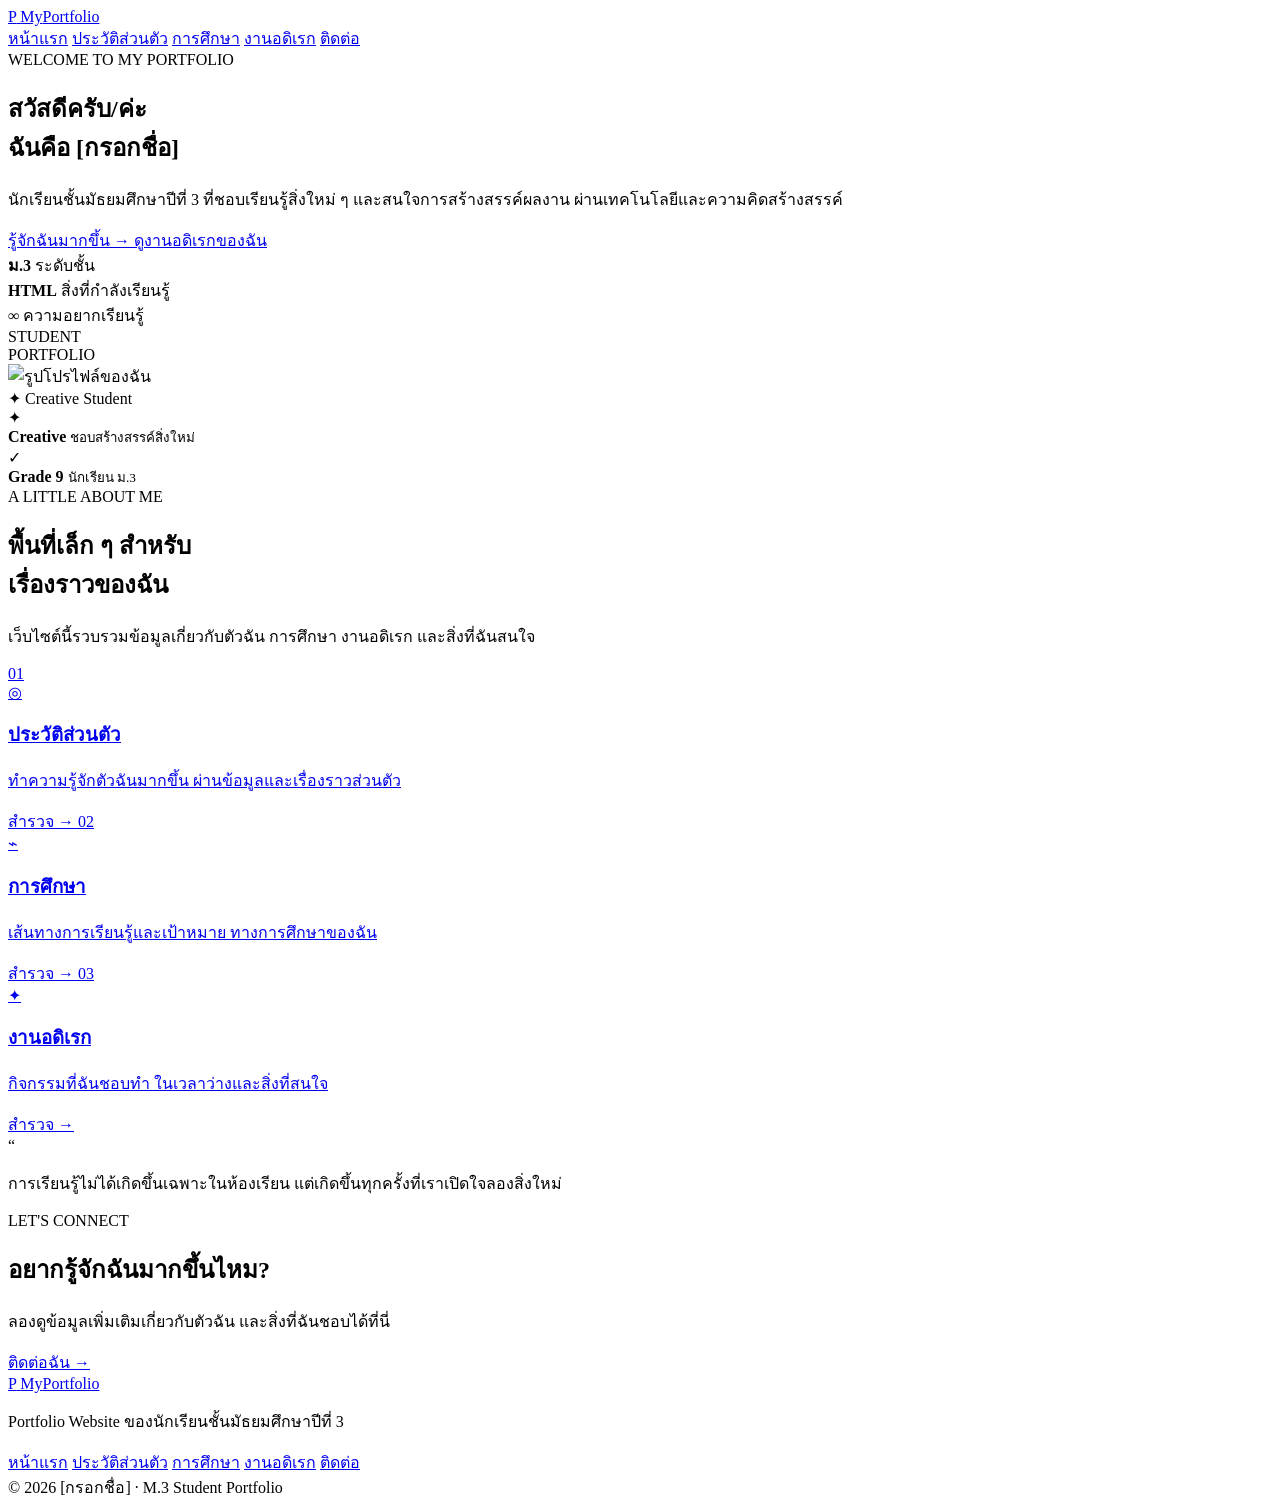
==== index.html @ 0df0c7e3 "Create index.html" ====
<!DOCTYPE html>
<html lang="th">
<head>
    <meta charset="UTF-8">
    <meta name="viewport" content="width=device-width, initial-scale=1.0">
    <meta name="description" content="เว็บไซต์ Portfolio ของนักเรียนชั้นมัธยมศึกษาปีที่ 3">
    <title>My Portfolio | หน้าแรก</title>
    <link rel="stylesheet" href="style.css">
</head>

<body>

<header class="site-header">
    <nav class="navbar container">
        <a href="index.html" class="logo">
            <span class="logo-mark">P</span>
            <span>My<span>Portfolio</span></span>
        </a>

        <div class="nav-links">
            <a href="index.html" class="active">หน้าแรก</a>
            <a href="profile.html">ประวัติส่วนตัว</a>
            <a href="education.html">การศึกษา</a>
            <a href="hobby.html">งานอดิเรก</a>
            <a href="contact.html">ติดต่อ</a>
        </div>
    </nav>
</header>

<main>

    <section class="hero">
        <div class="hero-decoration decoration-one"></div>
        <div class="hero-decoration decoration-two"></div>

        <div class="container hero-grid">

            <div class="hero-content reveal">
                <span class="eyebrow">WELCOME TO MY PORTFOLIO</span>

                <h1>
                    สวัสดีครับ/ค่ะ<br>
                    ฉันคือ <span>[กรอกชื่อ]</span>
                </h1>

                <p class="hero-lead">
                    นักเรียนชั้นมัธยมศึกษาปีที่ 3
                    ที่ชอบเรียนรู้สิ่งใหม่ ๆ และสนใจการสร้างสรรค์ผลงาน
                    ผ่านเทคโนโลยีและความคิดสร้างสรรค์
                </p>

                <div class="hero-buttons">
                    <a href="profile.html" class="btn btn-primary">
                        รู้จักฉันมากขึ้น
                        <span>→</span>
                    </a>

                    <a href="hobby.html" class="btn btn-outline">
                        ดูงานอดิเรกของฉัน
                    </a>
                </div>

                <div class="hero-stats">
                    <div>
                        <strong>ม.3</strong>
                        <span>ระดับชั้น</span>
                    </div>

                    <div>
                        <strong>HTML</strong>
                        <span>สิ่งที่กำลังเรียนรู้</span>
                    </div>

                    <div>
                        <strong>∞</strong>
                        <span>ความอยากเรียนรู้</span>
                    </div>
                </div>
            </div>

            <div class="hero-visual reveal">
                <div class="profile-orbit"></div>

                <div class="profile-frame">
                    <div class="profile-label">STUDENT<br>PORTFOLIO</div>

                    <img
                        src="https://placehold.co/600x700/E3F2FD/0D47A1?text=PROFILE"
                        alt="รูปโปรไฟล์ของฉัน"
                    >

                    <div class="profile-badge">
                        <span>✦</span>
                        Creative Student
                    </div>
                </div>

                <div class="floating-card floating-card-top">
                    <span class="floating-icon">✦</span>
                    <div>
                        <strong>Creative</strong>
                        <small>ชอบสร้างสรรค์สิ่งใหม่</small>
                    </div>
                </div>

                <div class="floating-card floating-card-bottom">
                    <span class="floating-icon">✓</span>
                    <div>
                        <strong>Grade 9</strong>
                        <small>นักเรียน ม.3</small>
                    </div>
                </div>
            </div>

        </div>
    </section>

    <section class="intro-section section-padding">
        <div class="container">

            <div class="section-heading centered">
                <span class="eyebrow">A LITTLE ABOUT ME</span>
                <h2>พื้นที่เล็ก ๆ สำหรับ<br><span>เรื่องราวของฉัน</span></h2>
                <p>
                    เว็บไซต์นี้รวบรวมข้อมูลเกี่ยวกับตัวฉัน การศึกษา
                    งานอดิเรก และสิ่งที่ฉันสนใจ
                </p>
            </div>

            <div class="feature-grid">

                <a href="profile.html" class="feature-card">
                    <span class="feature-number">01</span>
                    <div class="feature-icon">◎</div>
                    <h3>ประวัติส่วนตัว</h3>
                    <p>
                        ทำความรู้จักตัวฉันมากขึ้น
                        ผ่านข้อมูลและเรื่องราวส่วนตัว
                    </p>
                    <span class="card-arrow">สำรวจ →</span>
                </a>

                <a href="education.html" class="feature-card featured">
                    <span class="feature-number">02</span>
                    <div class="feature-icon">⌁</div>
                    <h3>การศึกษา</h3>
                    <p>
                        เส้นทางการเรียนรู้และเป้าหมาย
                        ทางการศึกษาของฉัน
                    </p>
                    <span class="card-arrow">สำรวจ →</span>
                </a>

                <a href="hobby.html" class="feature-card">
                    <span class="feature-number">03</span>
                    <div class="feature-icon">✦</div>
                    <h3>งานอดิเรก</h3>
                    <p>
                        กิจกรรมที่ฉันชอบทำ
                        ในเวลาว่างและสิ่งที่สนใจ
                    </p>
                    <span class="card-arrow">สำรวจ →</span>
                </a>

            </div>
        </div>
    </section>

    <section class="quote-section">
        <div class="container quote-box">
            <span class="quote-mark">“</span>
            <p>
                การเรียนรู้ไม่ได้เกิดขึ้นเฉพาะในห้องเรียน
                แต่เกิดขึ้นทุกครั้งที่เราเปิดใจลองสิ่งใหม่
            </p>
            <span class="quote-line"></span>
        </div>
    </section>

    <section class="cta-section section-padding">
        <div class="container">
            <div class="cta-card">
                <div>
                    <span class="eyebrow">LET'S CONNECT</span>
                    <h2>อยากรู้จักฉันมากขึ้นไหม?</h2>
                    <p>
                        ลองดูข้อมูลเพิ่มเติมเกี่ยวกับตัวฉัน
                        และสิ่งที่ฉันชอบได้ที่นี่
                    </p>
                </div>

                <a href="contact.html" class="btn btn-white">
                    ติดต่อฉัน →
                </a>
            </div>
        </div>
    </section>

</main>

<footer class="site-footer">
    <div class="container footer-content">

        <div class="footer-brand">
            <a href="index.html" class="logo footer-logo">
                <span class="logo-mark">P</span>
                <span>My<span>Portfolio</span></span>
            </a>
            <p>Portfolio Website ของนักเรียนชั้นมัธยมศึกษาปีที่ 3</p>
        </div>

        <div class="footer-nav">
            <a href="index.html">หน้าแรก</a>
            <a href="profile.html">ประวัติส่วนตัว</a>
            <a href="education.html">การศึกษา</a>
            <a href="hobby.html">งานอดิเรก</a>
            <a href="contact.html">ติดต่อ</a>
        </div>

        <div class="footer-copy">
            © 2026 [กรอกชื่อ] · M.3 Student Portfolio
        </div>

    </div>
</footer>

</body>
</html>
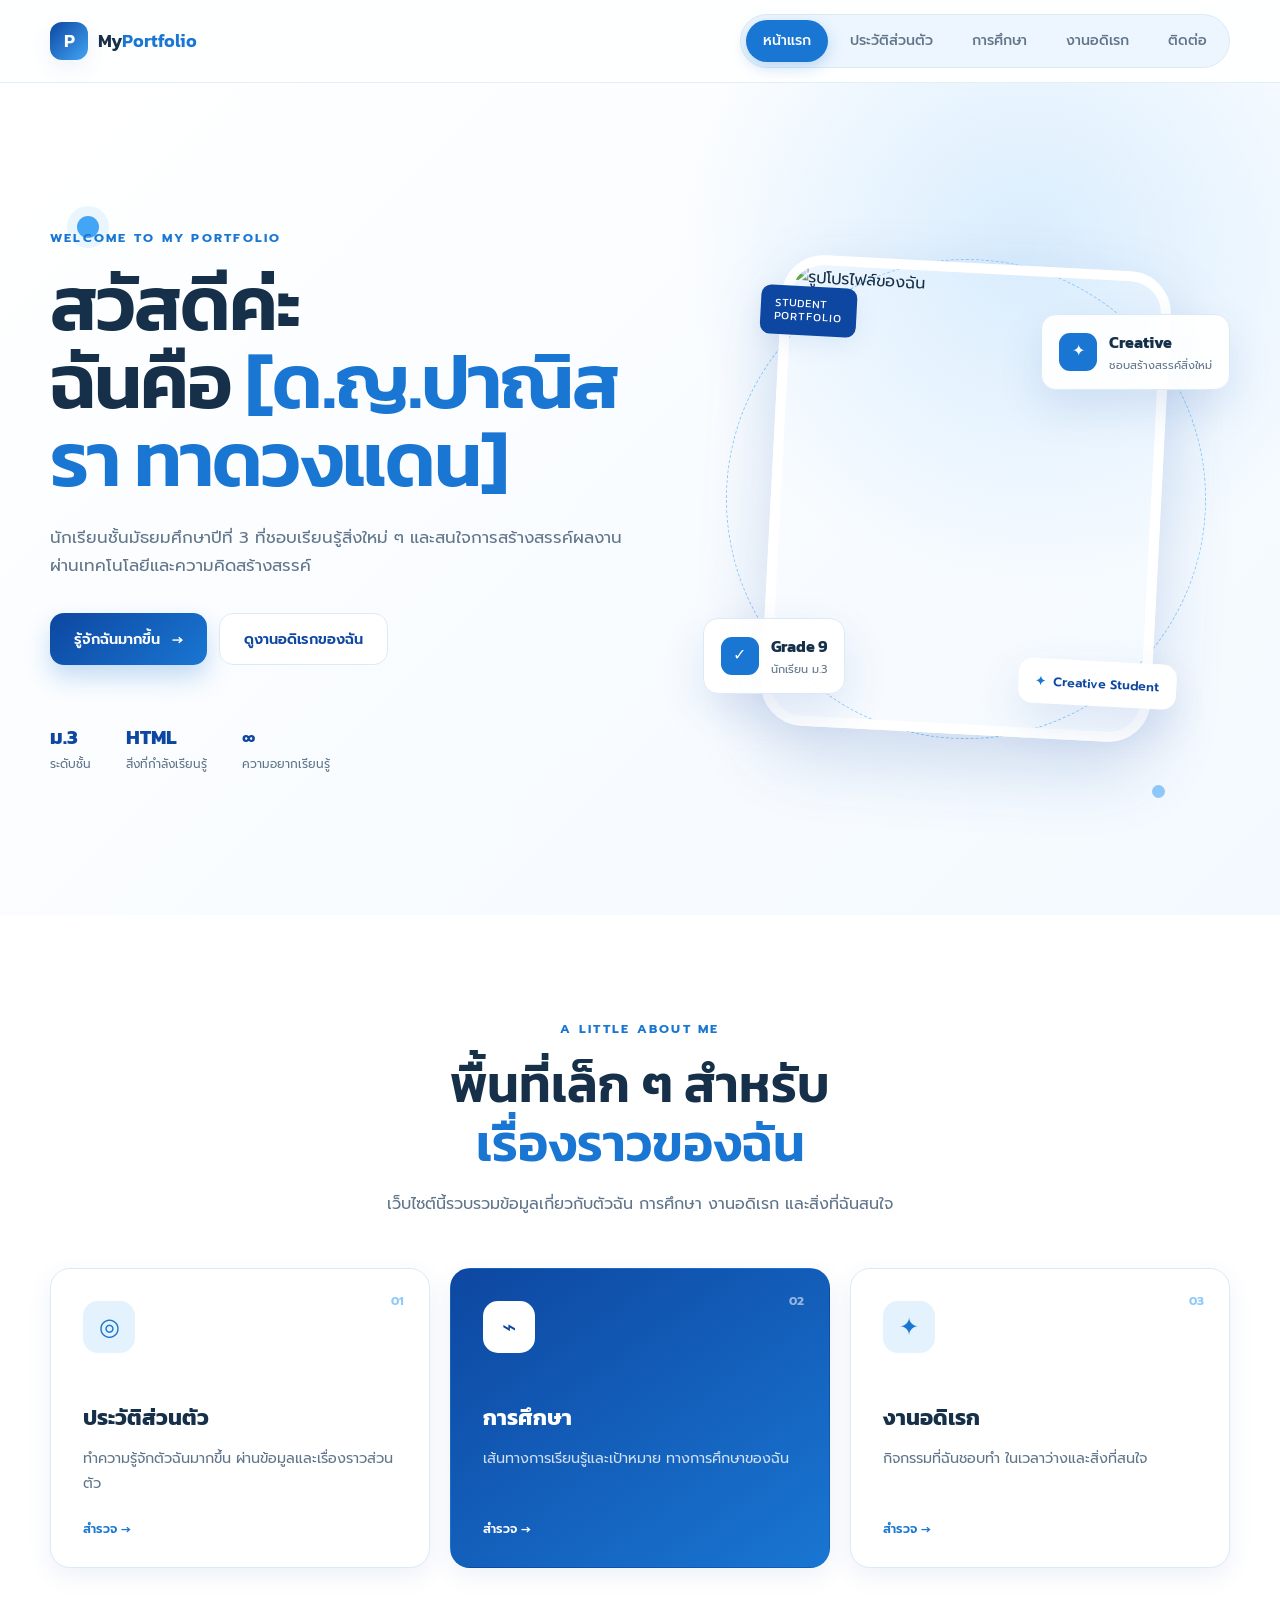
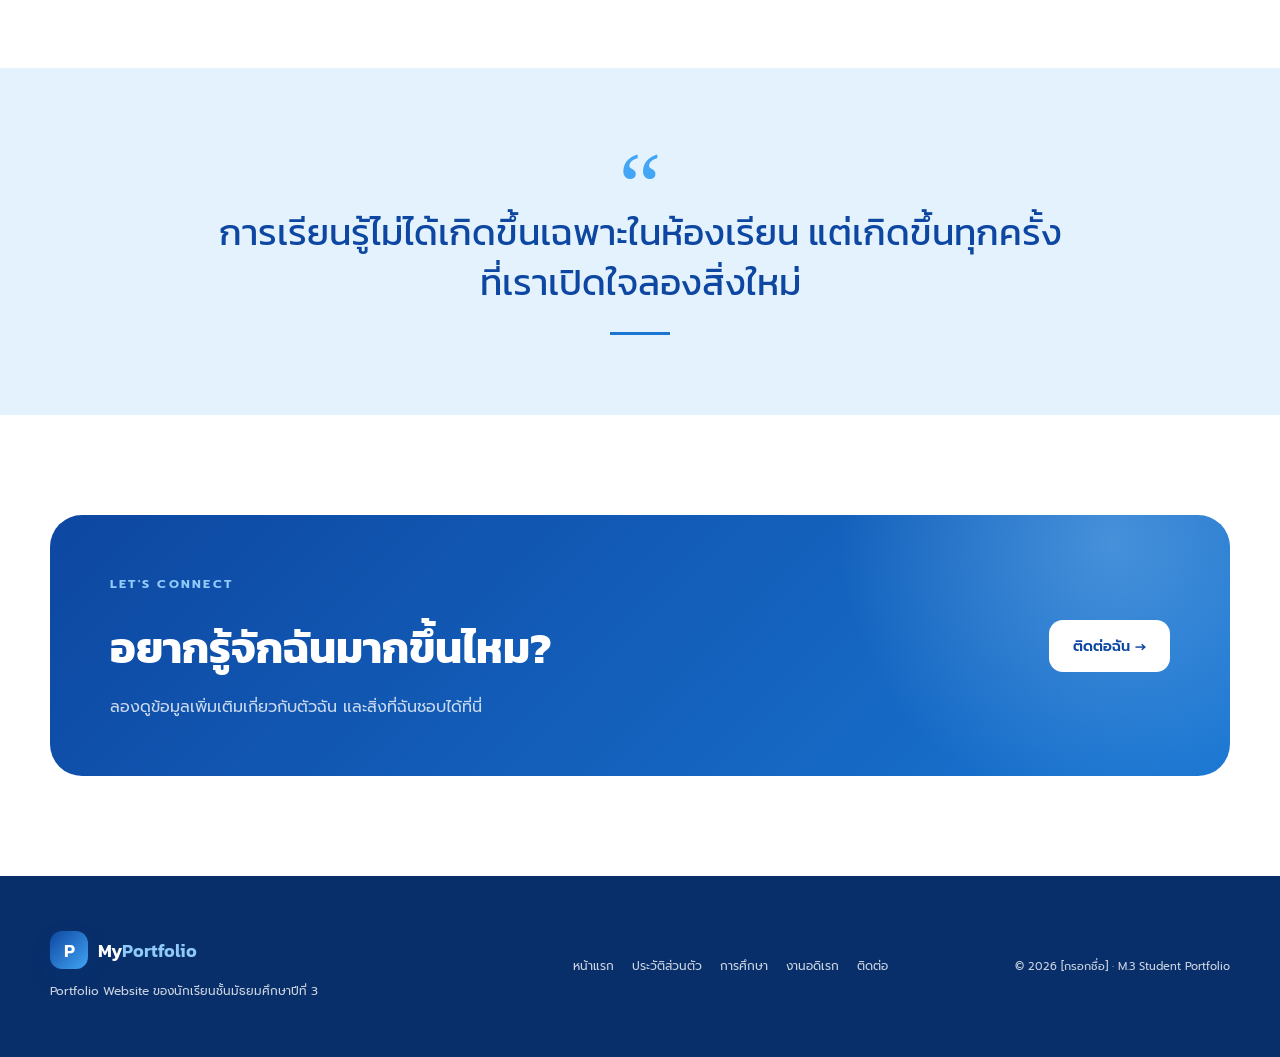
==== commit 24973b2c: "Update index.html" ====
--- a/index.html
+++ b/index.html
@@ -39,8 +39,8 @@
                 <span class="eyebrow">WELCOME TO MY PORTFOLIO</span>
 
                 <h1>
-                    สวัสดีครับ/ค่ะ<br>
-                    ฉันคือ <span>[กรอกชื่อ]</span>
+                    สวัสดีค่ะ<br>
+                    ฉันคือ <span>[ด.ญ.ปาณิสรา ทาดวงแดน]</span>
                 </h1>
 
                 <p class="hero-lead">
--- a/style.css
+++ b/style.css
@@ -0,0 +1,1656 @@
+/* =========================================================
+   MY PORTFOLIO
+   Modern Student Portfolio
+   HTML5 + CSS3
+   ========================================================= */
+
+/* ---------- Google Font ---------- */
+
+@import url('https://fonts.googleapis.com/css2?family=Kanit:wght@300;400;500;600;700&family=Prompt:wght@300;400;500;600;700&display=swap');
+
+
+/* ---------- Variables ---------- */
+
+:root {
+    --blue-dark: #0D47A1;
+    --blue: #1976D2;
+    --blue-light: #42A5F5;
+    --blue-soft: #90CAF9;
+    --blue-pale: #E3F2FD;
+
+    --white: #FFFFFF;
+    --text: #16304A;
+    --text-light: #60758A;
+    --background: #F7FBFF;
+    --border: #DCEAF5;
+
+    --shadow-sm: 0 8px 24px rgba(13, 71, 161, 0.08);
+    --shadow-md: 0 18px 45px rgba(13, 71, 161, 0.12);
+    --shadow-lg: 0 28px 70px rgba(13, 71, 161, 0.18);
+
+    --radius-sm: 12px;
+    --radius-md: 20px;
+    --radius-lg: 32px;
+
+    --container: 1180px;
+}
+
+
+/* ---------- Reset ---------- */
+
+* {
+    margin: 0;
+    padding: 0;
+    box-sizing: border-box;
+}
+
+html {
+    scroll-behavior: smooth;
+}
+
+body {
+    font-family: 'Prompt', sans-serif;
+    color: var(--text);
+    background: var(--background);
+    line-height: 1.7;
+    overflow-x: hidden;
+}
+
+img {
+    display: block;
+    width: 100%;
+}
+
+a {
+    color: inherit;
+    text-decoration: none;
+}
+
+button,
+a {
+    -webkit-tap-highlight-color: transparent;
+}
+
+
+/* ---------- Utilities ---------- */
+
+.container {
+    width: min(1180px, calc(100% - 40px));
+    margin: 0 auto;
+}
+
+.section-padding {
+    padding: 100px 0;
+}
+
+.eyebrow {
+    display: inline-block;
+    margin-bottom: 16px;
+    color: var(--blue);
+    font-size: 0.78rem;
+    font-weight: 700;
+    letter-spacing: 0.18em;
+}
+
+.section-heading {
+    max-width: 680px;
+    margin-bottom: 50px;
+}
+
+.section-heading.centered {
+    margin-left: auto;
+    margin-right: auto;
+    text-align: center;
+}
+
+.section-heading h2,
+.two-column-heading h2 {
+    font-family: 'Kanit', sans-serif;
+    font-size: clamp(2rem, 4vw, 3.2rem);
+    line-height: 1.15;
+    font-weight: 600;
+}
+
+.section-heading h2 span,
+.two-column-heading h2 span,
+.section-heading.centered h2 span {
+    color: var(--blue);
+}
+
+.section-heading p {
+    color: var(--text-light);
+    margin-top: 18px;
+}
+
+
+/* ---------- Header ---------- */
+
+.site-header {
+    position: sticky;
+    top: 0;
+    z-index: 1000;
+    padding: 14px 0;
+    background: rgba(255, 255, 255, 0.88);
+    border-bottom: 1px solid rgba(220, 234, 245, 0.8);
+    backdrop-filter: blur(18px);
+}
+
+.navbar {
+    display: flex;
+    align-items: center;
+    justify-content: space-between;
+    gap: 30px;
+}
+
+.logo {
+    display: inline-flex;
+    align-items: center;
+    gap: 10px;
+    font-family: 'Kanit', sans-serif;
+    font-size: 1.15rem;
+    font-weight: 600;
+    white-space: nowrap;
+}
+
+.logo > span:last-child > span {
+    color: var(--blue);
+}
+
+.logo-mark {
+    display: grid;
+    width: 38px;
+    height: 38px;
+    place-items: center;
+    color: var(--white);
+    background: linear-gradient(135deg, var(--blue-dark), var(--blue-light));
+    border-radius: 12px;
+    box-shadow: var(--shadow-sm);
+}
+
+.nav-links {
+    display: flex;
+    align-items: center;
+    gap: 5px;
+    padding: 5px;
+    background: rgba(227, 242, 253, 0.65);
+    border: 1px solid var(--border);
+    border-radius: 50px;
+}
+
+.nav-links a {
+    position: relative;
+    padding: 9px 17px;
+    color: var(--text-light);
+    font-size: 0.88rem;
+    font-weight: 500;
+    border-radius: 40px;
+    transition: 0.3s ease;
+}
+
+.nav-links a:hover,
+.nav-links a.active {
+    color: var(--white);
+    background: var(--blue);
+    box-shadow: 0 5px 15px rgba(25, 118, 210, 0.25);
+}
+
+
+/* ---------- Buttons ---------- */
+
+.btn {
+    display: inline-flex;
+    align-items: center;
+    justify-content: center;
+    gap: 12px;
+    min-height: 52px;
+    padding: 0 24px;
+    border-radius: 14px;
+    font-size: 0.9rem;
+    font-weight: 600;
+    transition: 0.3s ease;
+}
+
+.btn-primary {
+    color: var(--white);
+    background: linear-gradient(135deg, var(--blue-dark), var(--blue));
+    box-shadow: 0 12px 25px rgba(25, 118, 210, 0.25);
+}
+
+.btn-primary:hover {
+    transform: translateY(-3px);
+    box-shadow: 0 18px 35px rgba(25, 118, 210, 0.3);
+}
+
+.btn-outline {
+    color: var(--blue-dark);
+    background: var(--white);
+    border: 1px solid var(--border);
+}
+
+.btn-outline:hover {
+    color: var(--blue);
+    border-color: var(--blue-soft);
+    transform: translateY(-3px);
+}
+
+.btn-white {
+    color: var(--blue-dark);
+    background: var(--white);
+}
+
+.btn-white:hover {
+    transform: translateY(-3px);
+    box-shadow: var(--shadow-md);
+}
+
+
+/* ---------- Hero ---------- */
+
+.hero {
+    position: relative;
+    min-height: calc(100vh - 68px);
+    display: flex;
+    align-items: center;
+    overflow: hidden;
+    background:
+        radial-gradient(circle at 80% 20%, rgba(144, 202, 249, 0.3), transparent 28%),
+        linear-gradient(135deg, #ffffff 0%, #f3f9ff 100%);
+}
+
+.hero-grid {
+    position: relative;
+    z-index: 2;
+    display: grid;
+    grid-template-columns: 1.05fr 0.95fr;
+    align-items: center;
+    gap: 70px;
+    padding: 80px 0;
+}
+
+.hero-content h1 {
+    max-width: 700px;
+    font-family: 'Kanit', sans-serif;
+    font-size: clamp(3.2rem, 6vw, 5.7rem);
+    line-height: 1.02;
+    font-weight: 600;
+    letter-spacing: -0.025em;
+}
+
+.hero-content h1 span {
+    color: var(--blue);
+}
+
+.hero-lead {
+    max-width: 650px;
+    margin: 25px 0 32px;
+    color: var(--text-light);
+    font-size: 1.05rem;
+}
+
+.hero-buttons {
+    display: flex;
+    flex-wrap: wrap;
+    gap: 12px;
+}
+
+.hero-stats {
+    display: flex;
+    gap: 35px;
+    margin-top: 55px;
+}
+
+.hero-stats div {
+    display: flex;
+    flex-direction: column;
+}
+
+.hero-stats strong {
+    color: var(--blue-dark);
+    font-family: 'Kanit', sans-serif;
+    font-size: 1.25rem;
+}
+
+.hero-stats span {
+    color: var(--text-light);
+    font-size: 0.75rem;
+}
+
+.hero-visual {
+    position: relative;
+    min-height: 570px;
+    display: flex;
+    align-items: center;
+    justify-content: center;
+}
+
+.profile-frame {
+    position: relative;
+    width: min(390px, 80%);
+    overflow: visible;
+    transform: rotate(3deg);
+    border: 10px solid var(--white);
+    border-radius: 42px;
+    box-shadow: var(--shadow-lg);
+    transition: 0.5s ease;
+}
+
+.profile-frame:hover {
+    transform: rotate(0deg) translateY(-8px);
+}
+
+.profile-frame img {
+    aspect-ratio: 0.82;
+    object-fit: cover;
+    border-radius: 30px;
+}
+
+.profile-label {
+    position: absolute;
+    top: 22px;
+    left: -30px;
+    z-index: 2;
+    padding: 11px 14px;
+    color: var(--white);
+    background: var(--blue-dark);
+    border-radius: 10px;
+    font-family: 'Kanit', sans-serif;
+    font-size: 0.7rem;
+    line-height: 1.2;
+    letter-spacing: 0.1em;
+    box-shadow: var(--shadow-sm);
+}
+
+.profile-badge {
+    position: absolute;
+    right: -35px;
+    bottom: 25px;
+    display: flex;
+    align-items: center;
+    gap: 8px;
+    padding: 12px 17px;
+    color: var(--blue-dark);
+    background: var(--white);
+    border-radius: 14px;
+    box-shadow: var(--shadow-md);
+    font-size: 0.78rem;
+    font-weight: 600;
+}
+
+.profile-badge span {
+    color: var(--blue);
+}
+
+.profile-orbit {
+    position: absolute;
+    width: 480px;
+    height: 480px;
+    border: 1px dashed var(--blue-soft);
+    border-radius: 50%;
+}
+
+.floating-card {
+    position: absolute;
+    z-index: 4;
+    display: flex;
+    align-items: center;
+    gap: 12px;
+    padding: 14px 17px;
+    background: rgba(255, 255, 255, 0.92);
+    border: 1px solid var(--border);
+    border-radius: 15px;
+    box-shadow: var(--shadow-md);
+    backdrop-filter: blur(12px);
+}
+
+.floating-card-top {
+    top: 100px;
+    right: 0;
+}
+
+.floating-card-bottom {
+    bottom: 90px;
+    left: 0;
+}
+
+.floating-icon {
+    display: grid;
+    width: 38px;
+    height: 38px;
+    place-items: center;
+    color: var(--white);
+    background: var(--blue);
+    border-radius: 11px;
+}
+
+.floating-card strong,
+.floating-card small {
+    display: block;
+}
+
+.floating-card strong {
+    font-family: 'Kanit', sans-serif;
+}
+
+.floating-card small {
+    color: var(--text-light);
+    font-size: 0.7rem;
+}
+
+.hero-decoration {
+    position: absolute;
+    border-radius: 50%;
+    pointer-events: none;
+}
+
+.decoration-one {
+    width: 22px;
+    height: 22px;
+    top: 16%;
+    left: 6%;
+    background: var(--blue-light);
+    box-shadow: 0 0 0 10px rgba(66, 165, 245, 0.1);
+}
+
+.decoration-two {
+    width: 13px;
+    height: 13px;
+    right: 9%;
+    bottom: 14%;
+    background: var(--blue-soft);
+}
+
+
+/* ---------- Intro / Feature Cards ---------- */
+
+.intro-section {
+    background: var(--white);
+}
+
+.feature-grid {
+    display: grid;
+    grid-template-columns: repeat(3, 1fr);
+    gap: 20px;
+}
+
+.feature-card {
+    position: relative;
+    min-height: 300px;
+    padding: 32px;
+    overflow: hidden;
+    background: var(--white);
+    border: 1px solid var(--border);
+    border-radius: var(--radius-md);
+    box-shadow: var(--shadow-sm);
+    transition: 0.35s ease;
+}
+
+.feature-card:hover {
+    transform: translateY(-8px);
+    box-shadow: var(--shadow-md);
+    border-color: var(--blue-soft);
+}
+
+.feature-card.featured {
+    color: var(--white);
+    background: linear-gradient(145deg, var(--blue-dark), var(--blue));
+    border-color: transparent;
+}
+
+.feature-number {
+    position: absolute;
+    top: 22px;
+    right: 25px;
+    color: var(--blue-soft);
+    font-size: 0.75rem;
+    font-weight: 700;
+}
+
+.featured .feature-number {
+    color: rgba(255, 255, 255, 0.55);
+}
+
+.feature-icon {
+    display: grid;
+    width: 52px;
+    height: 52px;
+    margin-bottom: 45px;
+    place-items: center;
+    color: var(--blue);
+    background: var(--blue-pale);
+    border-radius: 15px;
+    font-size: 1.5rem;
+}
+
+.featured .feature-icon {
+    color: var(--blue-dark);
+    background: var(--white);
+}
+
+.feature-card h3 {
+    margin-bottom: 10px;
+    font-family: 'Kanit', sans-serif;
+    font-size: 1.4rem;
+}
+
+.feature-card p {
+    color: var(--text-light);
+    font-size: 0.9rem;
+}
+
+.featured p {
+    color: rgba(255, 255, 255, 0.8);
+}
+
+.card-arrow {
+    position: absolute;
+    bottom: 28px;
+    left: 32px;
+    color: var(--blue);
+    font-size: 0.78rem;
+    font-weight: 600;
+}
+
+.featured .card-arrow {
+    color: var(--white);
+}
+
+
+/* ---------- Quote ---------- */
+
+.quote-section {
+    padding: 80px 0;
+    background: var(--blue-pale);
+}
+
+.quote-box {
+    position: relative;
+    max-width: 850px;
+    text-align: center;
+}
+
+.quote-mark {
+    display: block;
+    height: 60px;
+    color: var(--blue-light);
+    font-family: Georgia, serif;
+    font-size: 6rem;
+    line-height: 0.8;
+}
+
+.quote-box p {
+    font-family: 'Kanit', sans-serif;
+    color: var(--blue-dark);
+    font-size: clamp(1.5rem, 3vw, 2.3rem);
+    line-height: 1.35;
+}
+
+.quote-line {
+    display: block;
+    width: 60px;
+    height: 3px;
+    margin: 25px auto 0;
+    background: var(--blue);
+}
+
+
+/* ---------- CTA ---------- */
+
+.cta-section {
+    background: var(--white);
+}
+
+.cta-card {
+    display: flex;
+    align-items: center;
+    justify-content: space-between;
+    gap: 30px;
+    padding: 55px 60px;
+    color: var(--white);
+    background:
+        radial-gradient(circle at 90% 10%, rgba(144, 202, 249, 0.4), transparent 25%),
+        linear-gradient(135deg, var(--blue-dark), var(--blue));
+    border-radius: var(--radius-lg);
+    overflow: hidden;
+}
+
+.cta-card .eyebrow {
+    color: var(--blue-soft);
+}
+
+.cta-card h2 {
+    font-family: 'Kanit', sans-serif;
+    font-size: clamp(1.8rem, 4vw, 2.7rem);
+}
+
+.cta-card p {
+    max-width: 560px;
+    margin-top: 10px;
+    color: rgba(255, 255, 255, 0.78);
+}
+
+
+/* ---------- Page Hero ---------- */
+
+.page-hero {
+    padding: 105px 0 90px;
+    background:
+        radial-gradient(circle at 85% 20%, rgba(144, 202, 249, 0.3), transparent 25%),
+        linear-gradient(135deg, #ffffff, #f0f8ff);
+    border-bottom: 1px solid var(--border);
+}
+
+.page-hero h1 {
+    font-family: 'Kanit', sans-serif;
+    font-size: clamp(3rem, 7vw, 5rem);
+    line-height: 1;
+}
+
+.page-hero h1 span {
+    color: var(--blue);
+}
+
+.page-hero p {
+    max-width: 650px;
+    margin-top: 20px;
+    color: var(--text-light);
+}
+
+
+/* ---------- Profile ---------- */
+
+.profile-section {
+    background: var(--white);
+}
+
+.profile-main-grid {
+    display: grid;
+    grid-template-columns: 0.8fr 1.2fr;
+    align-items: center;
+    gap: 80px;
+}
+
+.large-profile-image {
+    position: relative;
+}
+
+.large-profile-image img {
+    aspect-ratio: 0.82;
+    object-fit: cover;
+    border-radius: var(--radius-lg);
+    box-shadow: var(--shadow-md);
+}
+
+.image-caption {
+    position: absolute;
+    right: -25px;
+    bottom: 25px;
+    display: flex;
+    flex-direction: column;
+    gap: 3px;
+    padding: 14px 18px;
+    color: var(--white);
+    background: var(--blue-dark);
+    border-radius: 12px;
+    box-shadow: var(--shadow-md);
+    font-size: 0.7rem;
+    font-weight: 600;
+}
+
+.image-caption span:first-child {
+    color: var(--blue-soft);
+}
+
+.profile-info h2 {
+    margin-bottom: 20px;
+    font-family: 'Kanit', sans-serif;
+    font-size: clamp(2rem, 4vw, 3.2rem);
+    line-height: 1.15;
+}
+
+.profile-info h2 span {
+    color: var(--blue);
+}
+
+.profile-intro {
+    margin-bottom: 35px;
+    color: var(--text-light);
+}
+
+.info-grid {
+    display: grid;
+    grid-template-columns: repeat(2, 1fr);
+    gap: 1px;
+    overflow: hidden;
+    background: var(--border);
+    border: 1px solid var(--border);
+    border-radius: var(--radius-md);
+}
+
+.info-item {
+    display: flex;
+    flex-direction: column;
+    min-height: 92px;
+    padding: 18px;
+    background: var(--white);
+}
+
+.info-item span {
+    margin-bottom: 5px;
+    color: var(--text-light);
+    font-size: 0.72rem;
+}
+
+.info-item strong {
+    font-family: 'Kanit', sans-serif;
+    font-weight: 500;
+}
+
+
+/* ---------- About ---------- */
+
+.about-detail {
+    background: var(--background);
+}
+
+.two-column-heading {
+    display: grid;
+    grid-template-columns: 1fr 1fr;
+    align-items: end;
+    gap: 60px;
+    margin-bottom: 50px;
+}
+
+.two-column-heading p {
+    color: var(--text-light);
+}
+
+.about-panels {
+    display: grid;
+    grid-template-columns: repeat(3, 1fr);
+    gap: 20px;
+}
+
+.about-panel {
+    position: relative;
+    min-height: 260px;
+    padding: 35px;
+    background: var(--white);
+    border: 1px solid var(--border);
+    border-radius: var(--radius-md);
+    box-shadow: var(--shadow-sm);
+}
+
+.about-panel.blue-panel {
+    color: var(--white);
+    background: var(--blue);
+}
+
+.panel-icon {
+    display: inline-block;
+    margin-bottom: 50px;
+    color: var(--blue);
+    font-size: 0.75rem;
+    font-weight: 700;
+}
+
+.blue-panel .panel-icon {
+    color: var(--blue-soft);
+}
+
+.about-panel h3 {
+    margin-bottom: 10px;
+    font-family: 'Kanit', sans-serif;
+    font-size: 1.4rem;
+}
+
+.about-panel p {
+    color: var(--text-light);
+    font-size: 0.88rem;
+}
+
+.blue-panel p {
+    color: rgba(255, 255, 255, 0.8);
+}
+
+
+/* ---------- Timeline ---------- */
+
+.timeline-section {
+    background: var(--white);
+}
+
+.timeline {
+    position: relative;
+    max-width: 850px;
+    margin: 70px auto 0;
+}
+
+.timeline::before {
+    position: absolute;
+    top: 0;
+    bottom: 0;
+    left: 25px;
+    width: 1px;
+    content: '';
+    background: var(--blue-soft);
+}
+
+.timeline-item {
+    position: relative;
+    display: grid;
+    grid-template-columns: 70px 1fr;
+    gap: 25px;
+    margin-bottom: 45px;
+}
+
+.timeline-dot {
+    position: relative;
+    z-index: 2;
+    display: grid;
+    width: 52px;
+    height: 52px;
+    place-items: center;
+    color: var(--blue-dark);
+    background: var(--blue-pale);
+    border: 4px solid var(--white);
+    border-radius: 50%;
+    box-shadow: 0 0 0 1px var(--blue-soft);
+    font-size: 0.7rem;
+    font-weight: 700;
+}
+
+.timeline-item.current .timeline-dot {
+    color: var(--white);
+    background: var(--blue);
+    box-shadow: 0 0 0 5px var(--blue-pale);
+}
+
+.timeline-content {
+    padding: 28px;
+    background: var(--background);
+    border: 1px solid var(--border);
+    border-radius: var(--radius-md);
+    transition: 0.3s ease;
+}
+
+.timeline-content:hover {
+    transform: translateX(6px);
+    box-shadow: var(--shadow-sm);
+}
+
+.timeline-year {
+    display: inline-block;
+    margin-bottom: 7px;
+    color: var(--blue);
+    font-size: 0.75rem;
+    font-weight: 700;
+}
+
+.timeline-content h3 {
+    font-family: 'Kanit', sans-serif;
+    font-size: 1.5rem;
+}
+
+.timeline-content p {
+    margin: 8px 0 18px;
+    color: var(--text-light);
+    font-size: 0.88rem;
+}
+
+.timeline-meta {
+    display: flex;
+    flex-wrap: wrap;
+    gap: 8px;
+}
+
+.timeline-meta span {
+    padding: 5px 10px;
+    color: var(--blue-dark);
+    background: var(--blue-pale);
+    border-radius: 20px;
+    font-size: 0.7rem;
+}
+
+
+/* ---------- Education Highlight ---------- */
+
+.education-highlight {
+    background: var(--blue-pale);
+}
+
+.highlight-header {
+    margin-bottom: 35px;
+}
+
+.highlight-header h2 {
+    font-family: 'Kanit', sans-serif;
+    font-size: 2.3rem;
+}
+
+.education-grid {
+    display: grid;
+    grid-template-columns: repeat(3, 1fr);
+    gap: 18px;
+}
+
+.education-stat {
+    display: flex;
+    flex-direction: column;
+    padding: 28px;
+    background: var(--white);
+    border-radius: var(--radius-md);
+    box-shadow: var(--shadow-sm);
+}
+
+.stat-icon {
+    display: grid;
+    width: 48px;
+    height: 48px;
+    margin-bottom: 22px;
+    place-items: center;
+    color: var(--blue);
+    background: var(--blue-pale);
+    border-radius: 13px;
+}
+
+.education-stat small {
+    color: var(--text-light);
+    font-size: 0.7rem;
+}
+
+.education-stat strong {
+    margin-top: 4px;
+    font-family: 'Kanit', sans-serif;
+    font-weight: 500;
+}
+
+
+/* ---------- Table ---------- */
+
+.school-table-section {
+    background: var(--white);
+}
+
+.table-wrapper {
+    overflow-x: auto;
+    border: 1px solid var(--border);
+    border-radius: var(--radius-md);
+}
+
+.education-table {
+    width: 100%;
+    min-width: 650px;
+    border-collapse: collapse;
+}
+
+.education-table th,
+.education-table td {
+    padding: 20px;
+    text-align: left;
+    border-bottom: 1px solid var(--border);
+}
+
+.education-table th {
+    color: var(--blue-dark);
+    background: var(--blue-pale);
+    font-size: 0.8rem;
+}
+
+.education-table td {
+    font-size: 0.85rem;
+}
+
+.education-table tr:last-child td {
+    border-bottom: 0;
+}
+
+.status {
+    display: inline-block;
+    padding: 5px 11px;
+    color: var(--blue-dark);
+    background: var(--blue-pale);
+    border-radius: 20px;
+    font-size: 0.7rem;
+}
+
+
+/* ---------- Hobby ---------- */
+
+.hobby-page-hero {
+    background:
+        radial-gradient(circle at 15% 30%, rgba(144, 202, 249, 0.35), transparent 25%),
+        linear-gradient(135deg, #ffffff, #f0f8ff);
+}
+
+.hobby-section {
+    background: var(--white);
+}
+
+.hobby-grid {
+    display: grid;
+    grid-template-columns: repeat(3, 1fr);
+    gap: 20px;
+}
+
+.hobby-card {
+    position: relative;
+    min-height: 285px;
+    padding: 30px;
+    overflow: hidden;
+    background: var(--background);
+    border: 1px solid var(--border);
+    border-radius: var(--radius-md);
+    transition: transform 0.35s ease, box-shadow 0.35s ease;
+}
+
+.hobby-card:hover {
+    transform: translateY(-10px);
+    box-shadow: var(--shadow-md);
+}
+
+.hobby-card-blue {
+    background: linear-gradient(145deg, var(--blue-dark), var(--blue));
+    color: var(--white);
+}
+
+.hobby-icon {
+    font-size: 2.5rem;
+    transition: transform 0.35s ease;
+}
+
+.hobby-card:hover .hobby-icon {
+    transform: scale(1.12) rotate(-5deg);
+}
+
+.hobby-number {
+    position: absolute;
+    top: 25px;
+    right: 25px;
+    color: var(--blue-soft);
+    font-size: 0.72rem;
+    font-weight: 700;
+}
+
+.hobby-card h3 {
+    margin-top: 35px;
+    font-family: 'Kanit', sans-serif;
+    font-size: 1.5rem;
+}
+
+.hobby-card p {
+    margin-top: 7px;
+    color: var(--text-light);
+    font-size: 0.85rem;
+}
+
+.hobby-card-blue p {
+    color: rgba(255, 255, 255, 0.78);
+}
+
+.hobby-line {
+    position: absolute;
+    right: 30px;
+    bottom: 25px;
+    left: 30px;
+    height: 1px;
+    background: var(--border);
+}
+
+.hobby-card-blue .hobby-line {
+    background: rgba(255, 255, 255, 0.25);
+}
+
+
+/* ---------- Hobby Feature ---------- */
+
+.hobby-feature {
+    background: var(--background);
+}
+
+.hobby-feature-card {
+    display: grid;
+    grid-template-columns: 1fr 1fr;
+    align-items: center;
+    gap: 60px;
+    padding: 35px;
+    background: var(--white);
+    border: 1px solid var(--border);
+    border-radius: var(--radius-lg);
+    box-shadow: var(--shadow-sm);
+}
+
+.hobby-feature-image img {
+    aspect-ratio: 1.4;
+    object-fit: cover;
+    border-radius: var(--radius-md);
+}
+
+.hobby-feature-content h2 {
+    font-family: 'Kanit', sans-serif;
+    font-size: clamp(2rem, 4vw, 3rem);
+    line-height: 1.15;
+}
+
+.hobby-feature-content p {
+    margin: 20px 0 28px;
+    color: var(--text-light);
+}
+
+
+/* ---------- Contact ---------- */
+
+.contact-page-hero {
+    background:
+        radial-gradient(circle at 80% 30%, rgba(144, 202, 249, 0.35), transparent 25%),
+        linear-gradient(135deg, #ffffff, #eff8ff);
+}
+
+.contact-section {
+    background: var(--white);
+}
+
+.contact-layout {
+    display: grid;
+    grid-template-columns: 0.85fr 1.15fr;
+    align-items: center;
+    gap: 80px;
+}
+
+.contact-intro h2 {
+    font-family: 'Kanit', sans-serif;
+    font-size: clamp(2.5rem, 5vw, 4rem);
+    line-height: 1.05;
+}
+
+.contact-intro h2 span {
+    color: var(--blue);
+}
+
+.contact-intro > p {
+    max-width: 480px;
+    margin-top: 20px;
+    color: var(--text-light);
+}
+
+.contact-decoration {
+    display: flex;
+    gap: 8px;
+    margin-top: 40px;
+    color: var(--blue-soft);
+}
+
+.contact-decoration span:nth-child(2) {
+    color: var(--blue);
+}
+
+.contact-cards {
+    display: grid;
+    gap: 15px;
+}
+
+.contact-card {
+    display: flex;
+    align-items: center;
+    gap: 20px;
+    padding: 24px;
+    background: var(--background);
+    border: 1px solid var(--border);
+    border-radius: var(--radius-md);
+    transition: 0.3s ease;
+}
+
+.contact-card:hover {
+    transform: translateX(8px);
+    background: var(--blue-pale);
+    border-color: var(--blue-soft);
+    box-shadow: var(--shadow-sm);
+}
+
+.contact-icon {
+    display: grid;
+    flex: 0 0 55px;
+    width: 55px;
+    height: 55px;
+    place-items: center;
+    color: var(--blue);
+    background: var(--white);
+    border-radius: 15px;
+    font-size: 1.35rem;
+    box-shadow: var(--shadow-sm);
+}
+
+.contact-card small {
+    display: block;
+    color: var(--blue);
+    font-size: 0.65rem;
+    font-weight: 700;
+    letter-spacing: 0.12em;
+}
+
+.contact-card h3 {
+    font-family: 'Kanit', sans-serif;
+    font-size: 1.1rem;
+    font-weight: 500;
+}
+
+.contact-card p {
+    color: var(--text-light);
+    font-size: 0.75rem;
+}
+
+
+/* ---------- Contact CTA ---------- */
+
+.contact-cta {
+    background: var(--background);
+}
+
+.contact-cta-box {
+    position: relative;
+    padding: 80px 30px;
+    overflow: hidden;
+    text-align: center;
+    color: var(--white);
+    background:
+        radial-gradient(circle at 20% 20%, rgba(144, 202, 249, 0.35), transparent 25%),
+        radial-gradient(circle at 80% 80%, rgba(66, 165, 245, 0.25), transparent 25%),
+        linear-gradient(135deg, var(--blue-dark), var(--blue));
+    border-radius: var(--radius-lg);
+}
+
+.contact-cta-box .eyebrow {
+    color: var(--blue-soft);
+}
+
+.cta-symbol {
+    margin-bottom: 15px;
+    color: var(--blue-soft);
+    font-size: 2rem;
+}
+
+.contact-cta-box h2 {
+    font-family: 'Kanit', sans-serif;
+    font-size: clamp(2rem, 5vw, 3.5rem);
+    line-height: 1.1;
+}
+
+.contact-cta-box h2 span {
+    color: var(--blue-soft);
+}
+
+.contact-cta-box p {
+    max-width: 550px;
+    margin: 20px auto 30px;
+    color: rgba(255, 255, 255, 0.78);
+}
+
+
+/* ---------- Footer ---------- */
+
+.site-footer {
+    color: rgba(255, 255, 255, 0.8);
+    background: #082F6A;
+}
+
+.footer-content {
+    display: grid;
+    grid-template-columns: 1.2fr 1fr auto;
+    align-items: center;
+    gap: 35px;
+    padding: 55px 0;
+}
+
+.footer-logo {
+    color: var(--white);
+}
+
+.footer-logo > span:last-child > span {
+    color: var(--blue-soft);
+}
+
+.footer-brand p {
+    max-width: 330px;
+    margin-top: 12px;
+    font-size: 0.75rem;
+}
+
+.footer-nav {
+    display: flex;
+    flex-wrap: wrap;
+    gap: 8px 18px;
+}
+
+.footer-nav a {
+    font-size: 0.75rem;
+    transition: 0.3s ease;
+}
+
+.footer-nav a:hover {
+    color: var(--white);
+}
+
+.footer-copy {
+    font-size: 0.7rem;
+    text-align: right;
+}
+
+
+/* ---------- Animation ---------- */
+
+@keyframes fadeUp {
+    from {
+        opacity: 0;
+        transform: translateY(20px);
+    }
+
+    to {
+        opacity: 1;
+        transform: translateY(0);
+    }
+}
+
+.reveal {
+    animation: fadeUp 0.8s ease both;
+}
+
+
+/* ---------- Responsive: Tablet ---------- */
+
+@media (max-width: 950px) {
+
+    .nav-links a {
+        padding: 8px 10px;
+        font-size: 0.78rem;
+    }
+
+    .hero-grid,
+    .profile-main-grid,
+    .contact-layout {
+        grid-template-columns: 1fr;
+    }
+
+    .hero-grid {
+        text-align: center;
+    }
+
+    .hero-content {
+        max-width: 750px;
+        margin: 0 auto;
+    }
+
+    .hero-lead {
+        margin-left: auto;
+        margin-right: auto;
+    }
+
+    .hero-buttons,
+    .hero-stats {
+        justify-content: center;
+    }
+
+    .hero-visual {
+        min-height: 520px;
+    }
+
+    .profile-main-grid {
+        gap: 50px;
+    }
+
+    .large-profile-image {
+        max-width: 500px;
+        margin: auto;
+    }
+
+    .contact-layout {
+        gap: 50px;
+    }
+
+    .about-panels,
+    .feature-grid,
+    .education-grid {
+        grid-template-columns: 1fr;
+    }
+
+    .hobby-grid {
+        grid-template-columns: repeat(2, 1fr);
+    }
+
+    .hobby-feature-card {
+        grid-template-columns: 1fr;
+    }
+
+    .footer-content {
+        grid-template-columns: 1fr 1fr;
+    }
+
+    .footer-copy {
+        text-align: left;
+    }
+}
+
+
+/* ---------- Responsive: Mobile ---------- */
+
+@media (max-width: 650px) {
+
+    .container {
+        width: min(100% - 28px, 1180px);
+    }
+
+    .section-padding {
+        padding: 70px 0;
+    }
+
+    .site-header {
+        position: relative;
+    }
+
+    .navbar {
+        flex-direction: column;
+        gap: 12px;
+    }
+
+    .nav-links {
+        width: 100%;
+        justify-content: center;
+        overflow-x: auto;
+        border-radius: 15px;
+    }
+
+    .nav-links a {
+        flex: 0 0 auto;
+        padding: 8px 10px;
+        font-size: 0.7rem;
+    }
+
+    .hero {
+        min-height: auto;
+    }
+
+    .hero-grid {
+        padding: 70px 0;
+        gap: 35px;
+    }
+
+    .hero-content h1 {
+        font-size: clamp(2.8rem, 14vw, 4rem);
+    }
+
+    .hero-lead {
+        font-size: 0.9rem;
+    }
+
+    .hero-buttons {
+        flex-direction: column;
+    }
+
+    .hero-buttons .btn {
+        width: 100%;
+    }
+
+    .hero-stats {
+        gap: 18px;
+        margin-top: 35px;
+    }
+
+    .hero-stats strong {
+        font-size: 1rem;
+    }
+
+    .hero-stats span {
+        font-size: 0.62rem;
+    }
+
+    .hero-visual {
+        min-height: 450px;
+    }
+
+    .profile-frame {
+        width: 70%;
+    }
+
+    .profile-orbit {
+        width: 340px;
+        height: 340px;
+    }
+
+    .floating-card {
+        padding: 9px 11px;
+    }
+
+    .floating-card-top {
+        top: 55px;
+        right: -5px;
+    }
+
+    .floating-card-bottom {
+        bottom: 50px;
+        left: -5px;
+    }
+
+    .floating-icon {
+        width: 30px;
+        height: 30px;
+    }
+
+    .floating-card strong {
+        font-size: 0.72rem;
+    }
+
+    .floating-card small {
+        font-size: 0.58rem;
+    }
+
+    .profile-badge {
+        right: -20px;
+        bottom: 15px;
+        font-size: 0.65rem;
+    }
+
+    .page-hero {
+        padding: 75px 0 65px;
+    }
+
+    .page-hero h1 {
+        font-size: clamp(2.7rem, 14vw, 4rem);
+    }
+
+    .feature-card {
+        min-height: 270px;
+    }
+
+    .quote-section {
+        padding: 60px 0;
+    }
+
+    .cta-card {
+        flex-direction: column;
+        align-items: flex-start;
+        padding: 40px 28px;
+    }
+
+    .info-grid {
+        grid-template-columns: 1fr;
+    }
+
+    .two-column-heading {
+        grid-template-columns: 1fr;
+        gap: 20px;
+    }
+
+    .about-panels {
+        grid-template-columns: 1fr;
+    }
+
+    .timeline {
+        margin-top: 45px;
+    }
+
+    .timeline-item {
+        grid-template-columns: 50px 1fr;
+        gap: 12px;
+    }
+
+    .timeline::before {
+        left: 22px;
+    }
+
+    .timeline-dot {
+        width: 45px;
+        height: 45px;
+        font-size: 0.62rem;
+    }
+
+    .timeline-content {
+        padding: 20px;
+    }
+
+    .timeline-content h3 {
+        font-size: 1.2rem;
+    }
+
+    .hobby-grid {
+        grid-template-columns: 1fr;
+    }
+
+    .hobby-feature-card {
+        padding: 18px;
+        gap: 30px;
+    }
+
+    .contact-card {
+        padding: 18px;
+    }
+
+    .contact-card h3 {
+        font-size: 0.9rem;
+        overflow-wrap: anywhere;
+    }
+
+    .footer-content {
+        grid-template-columns: 1fr;
+        padding: 40px 0;
+    }
+
+    .footer-copy {
+        text-align: left;
+    }
+}
+
+
+/* ---------- Reduced Motion ---------- */
+
+@media (prefers-reduced-motion: reduce) {
+
+    html {
+        scroll-behavior: auto;
+    }
+
+    *,
+    *::before,
+    *::after {
+        animation-duration: 0.01ms !important;
+        animation-iteration-count: 1 !important;
+        transition-duration: 0.01ms !important;
+    }
+}
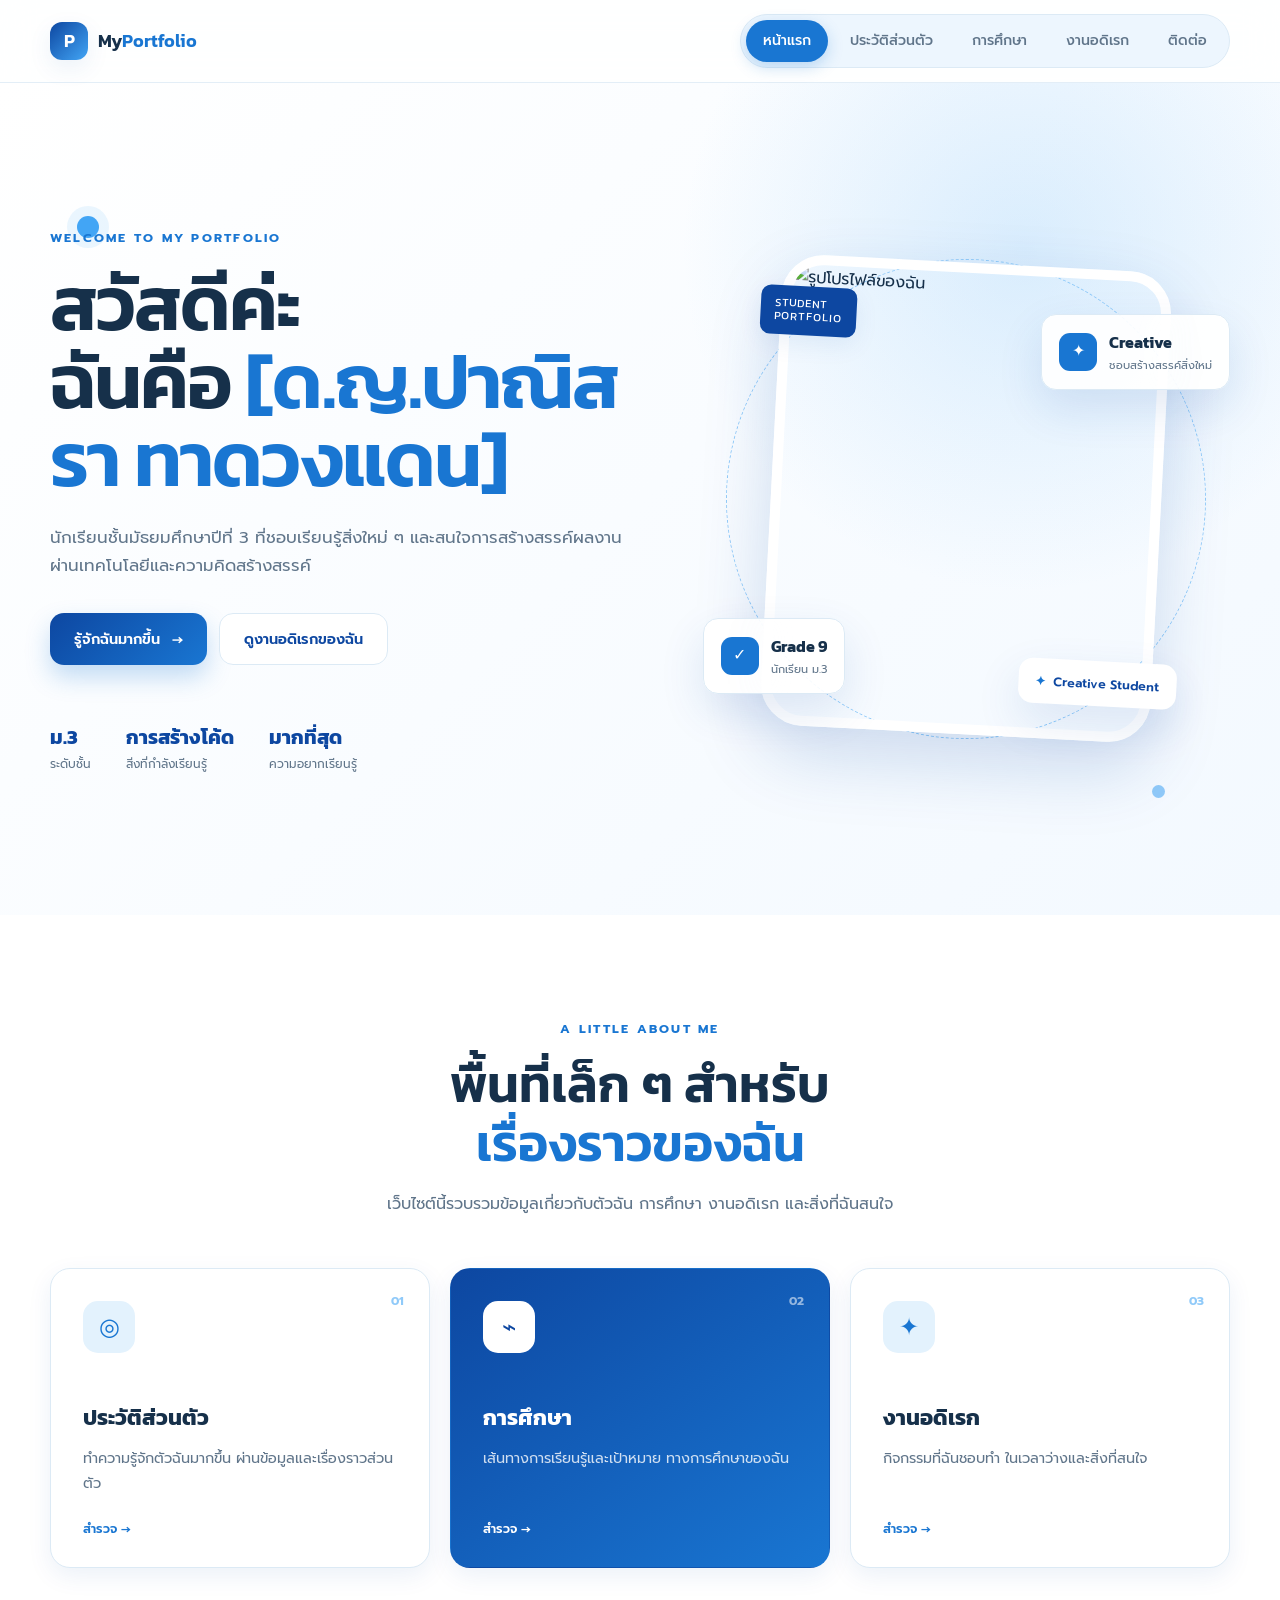
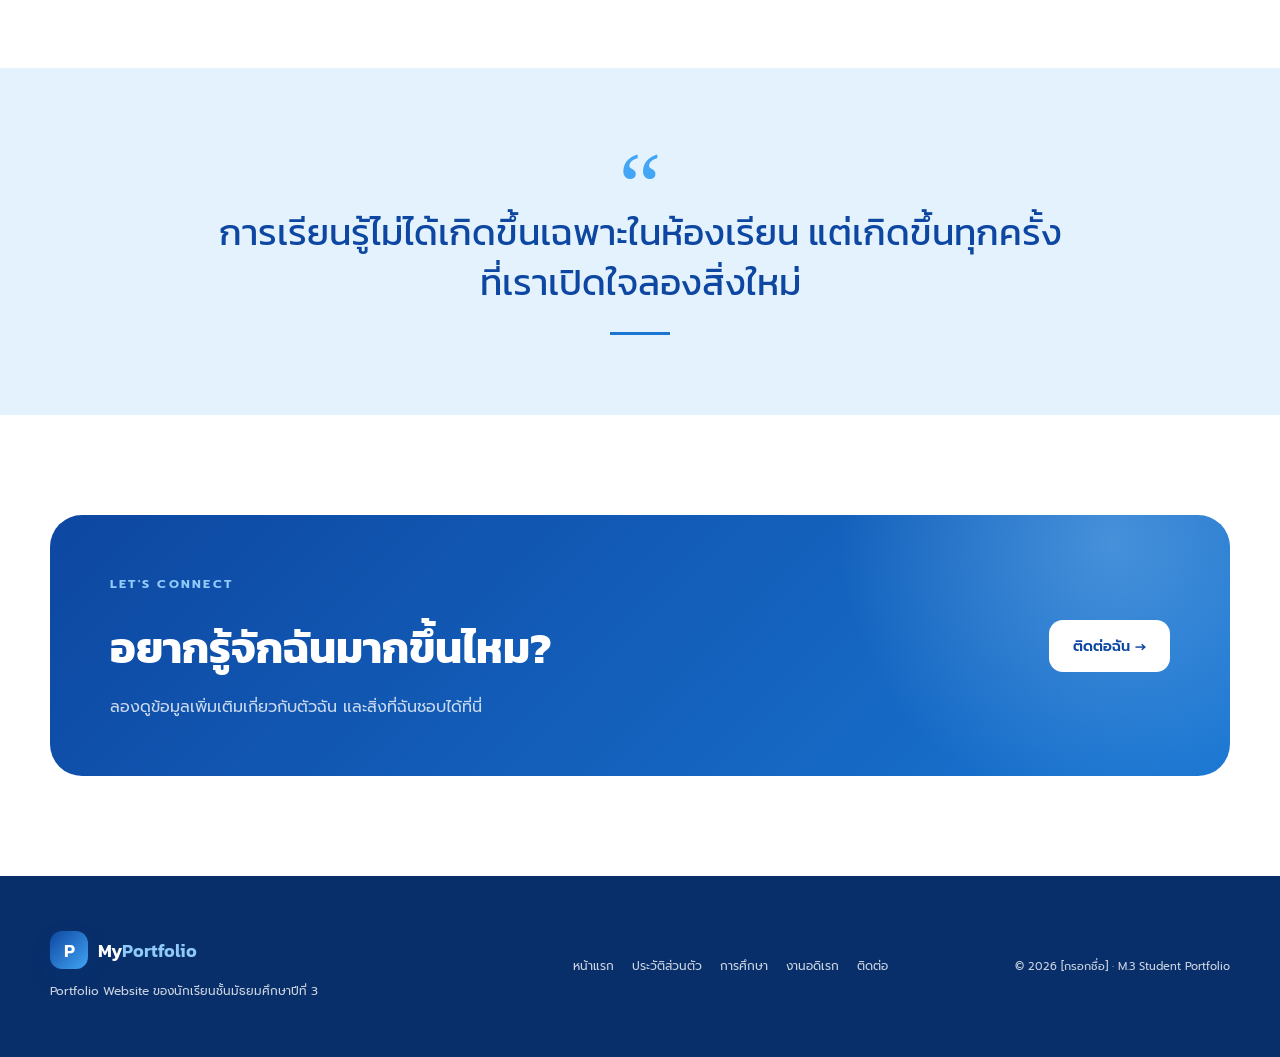
==== commit bd06e4e0: "Update index.html" ====
--- a/index.html
+++ b/index.html
@@ -67,12 +67,12 @@
                     </div>
 
                     <div>
-                        <strong>HTML</strong>
+                        <strong>การสร้างโค้ด</strong>
                         <span>สิ่งที่กำลังเรียนรู้</span>
                     </div>
 
                     <div>
-                        <strong>∞</strong>
+                        <strong>มากที่สุด</strong>
                         <span>ความอยากเรียนรู้</span>
                     </div>
                 </div>
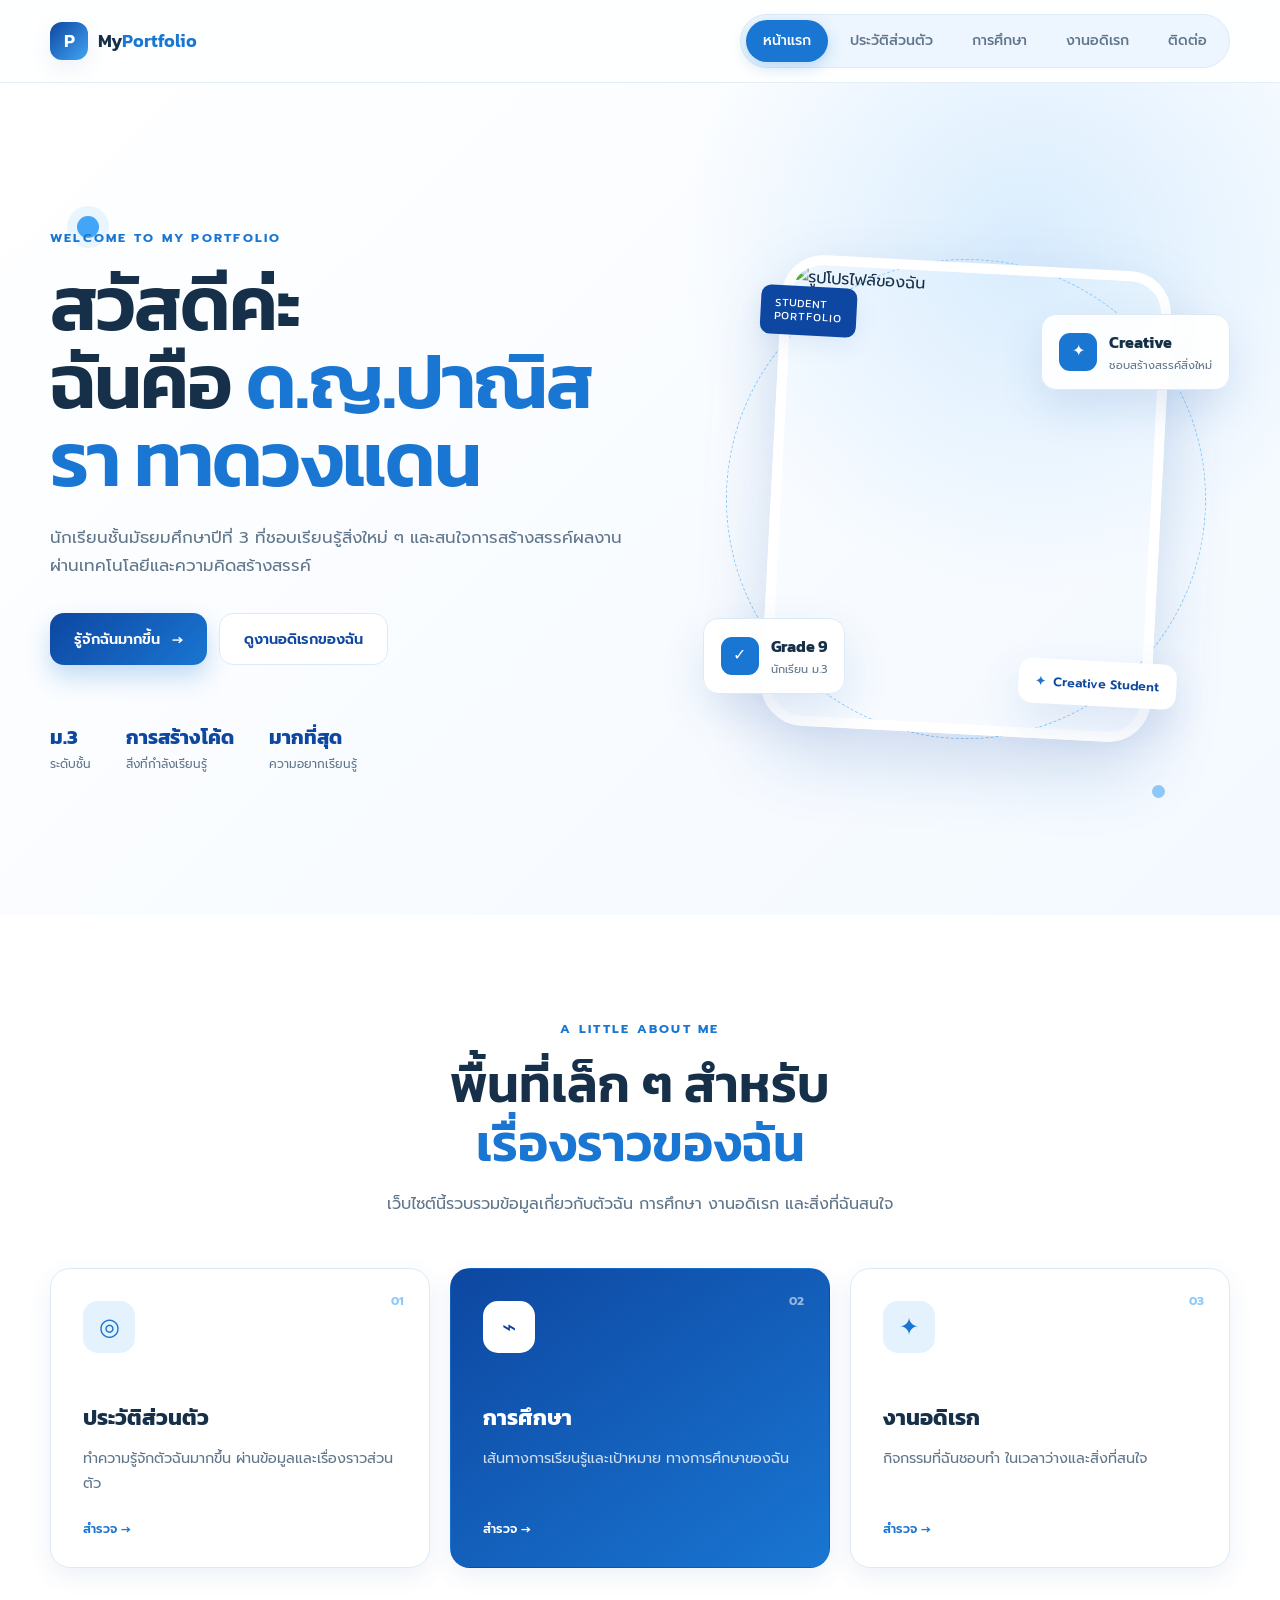
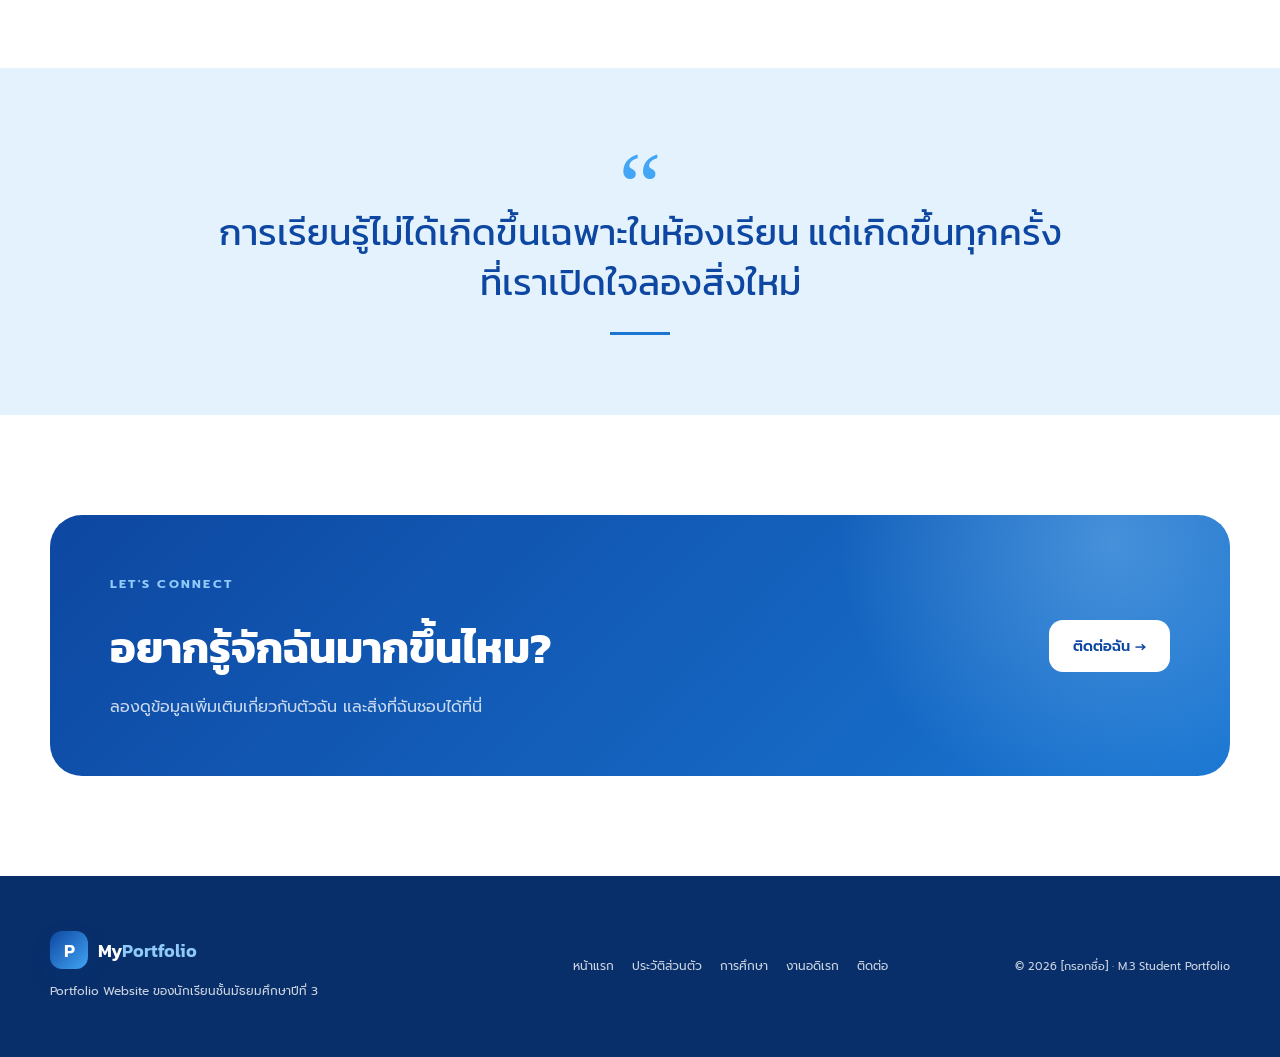
==== commit 9503ea0d: "Update index.html" ====
--- a/index.html
+++ b/index.html
@@ -40,7 +40,7 @@
 
                 <h1>
                     สวัสดีค่ะ<br>
-                    ฉันคือ <span>[ด.ญ.ปาณิสรา ทาดวงแดน]</span>
+                    ฉันคือ <span>ด.ญ.ปาณิสรา ทาดวงแดน</span>
                 </h1>
 
                 <p class="hero-lead">
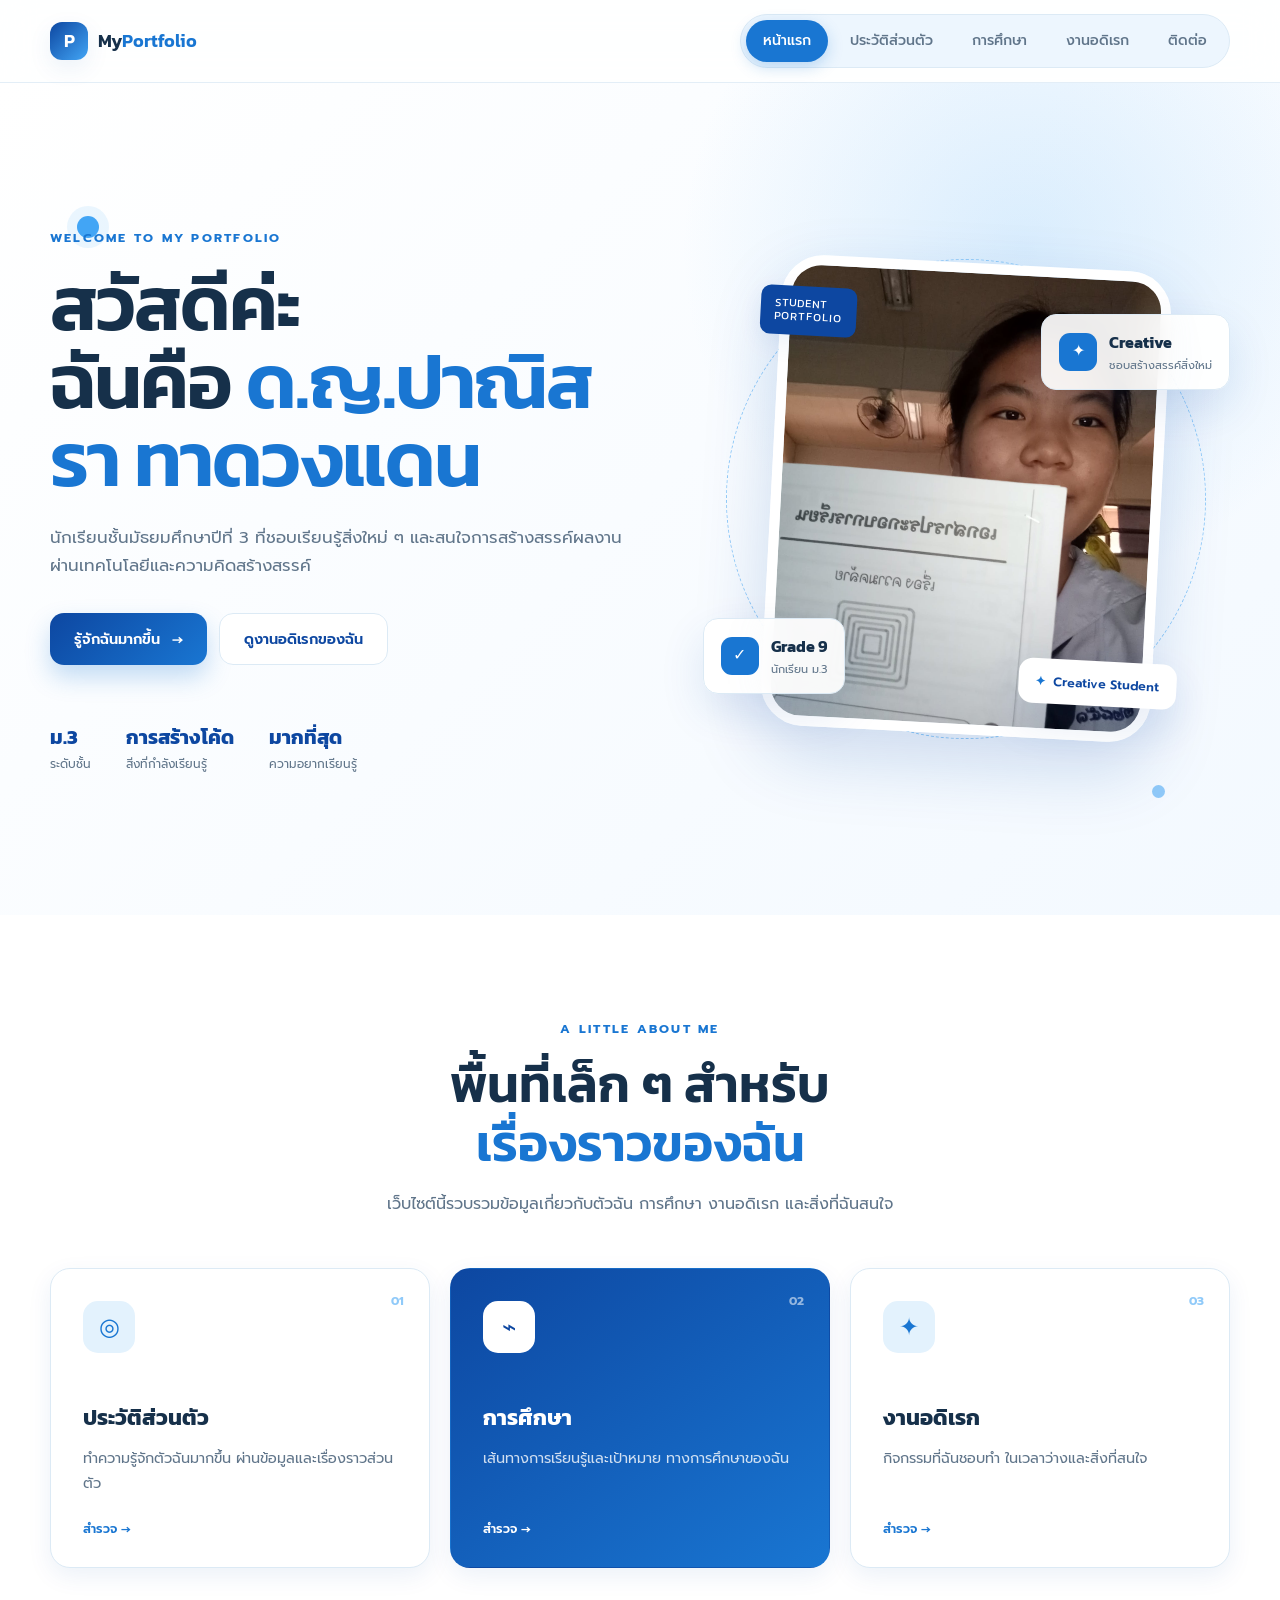
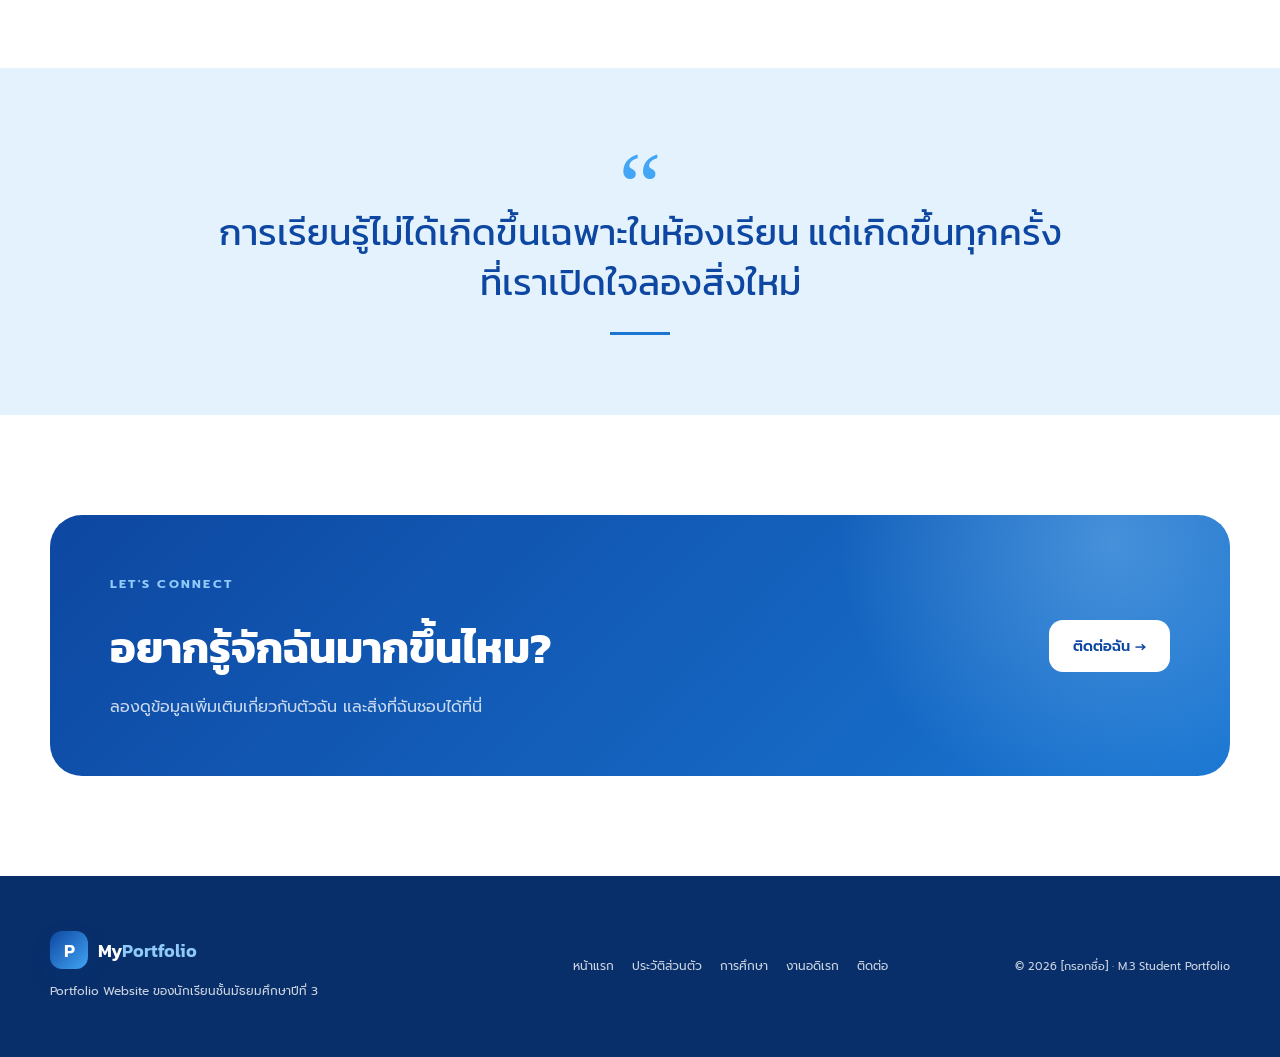
==== commit a43bb0ed: "Update index.html" ====
--- a/index.html
+++ b/index.html
@@ -85,7 +85,7 @@
                     <div class="profile-label">STUDENT<br>PORTFOLIO</div>
 
                     <img
-                        src="https://placehold.co/600x700/E3F2FD/0D47A1?text=PROFILE"
+                        src="images/image5.jpg"
                         alt="รูปโปรไฟล์ของฉัน"
                     >
 
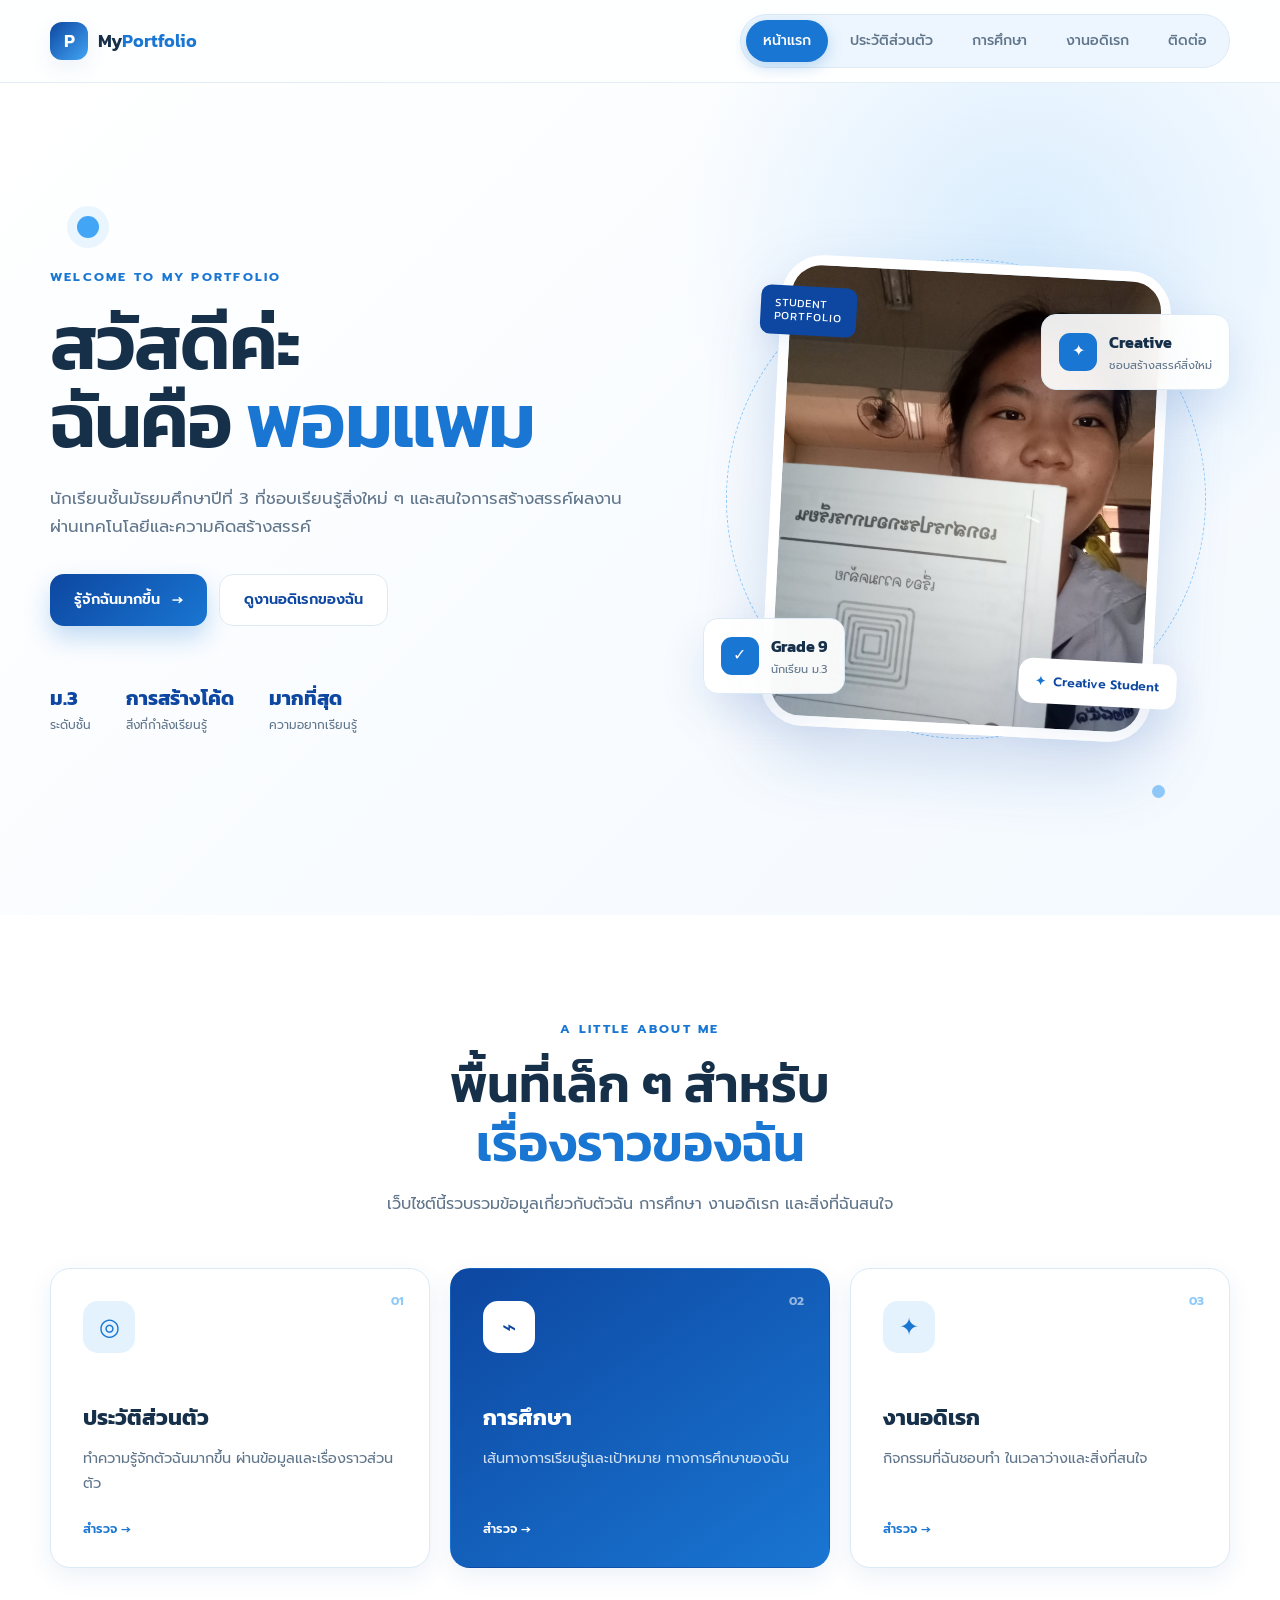
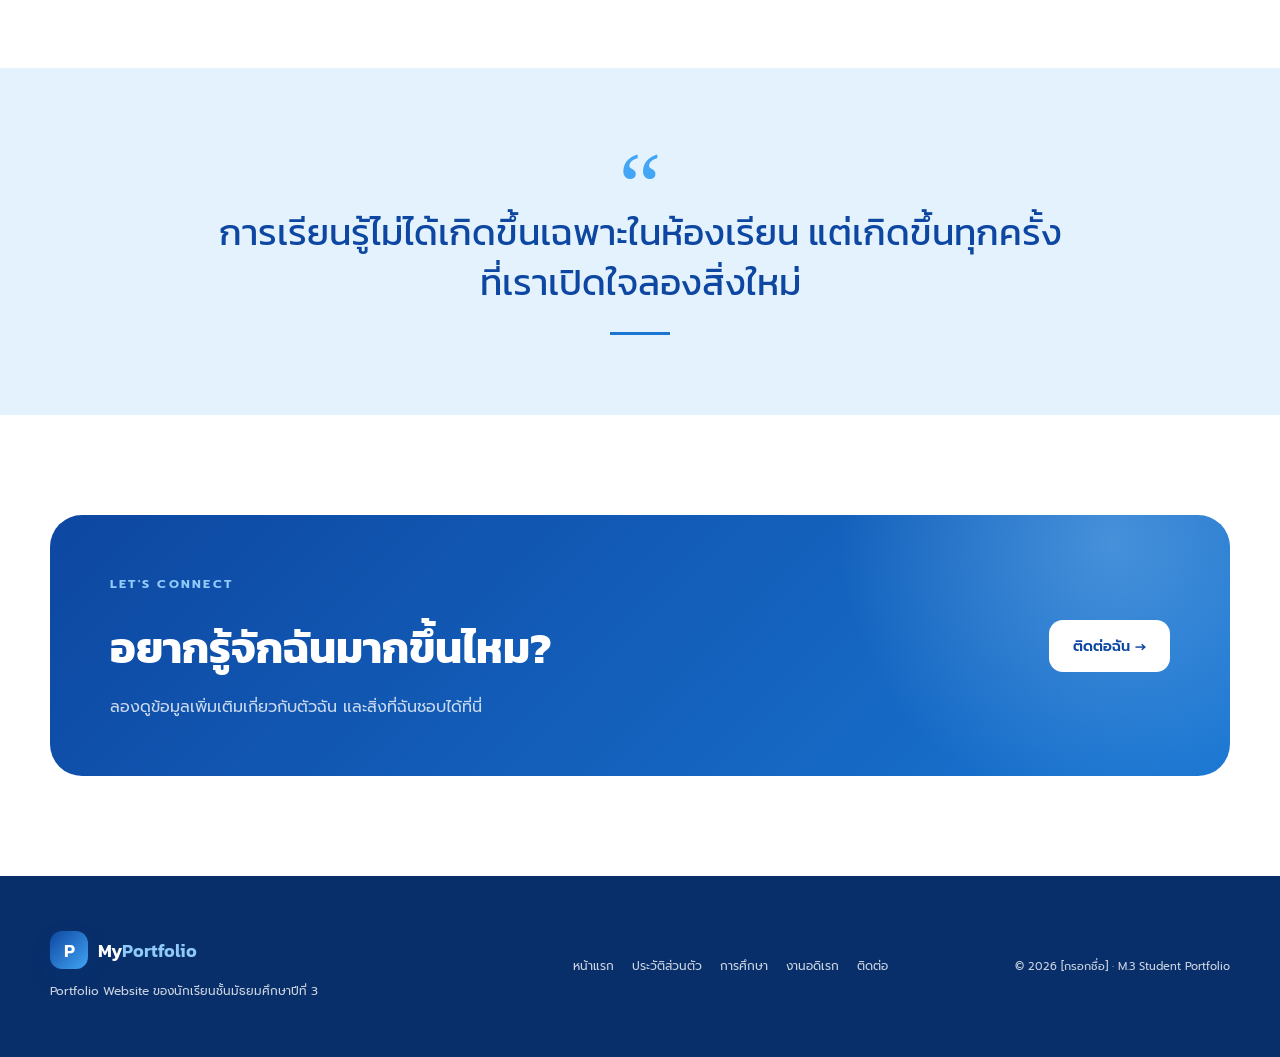
==== commit fe8105a7: "Update index.html" ====
--- a/index.html
+++ b/index.html
@@ -40,7 +40,7 @@
 
                 <h1>
                     สวัสดีค่ะ<br>
-                    ฉันคือ <span>ด.ญ.ปาณิสรา ทาดวงแดน</span>
+                    ฉันคือ <span>พอมแพม</span>
                 </h1>
 
                 <p class="hero-lead">
